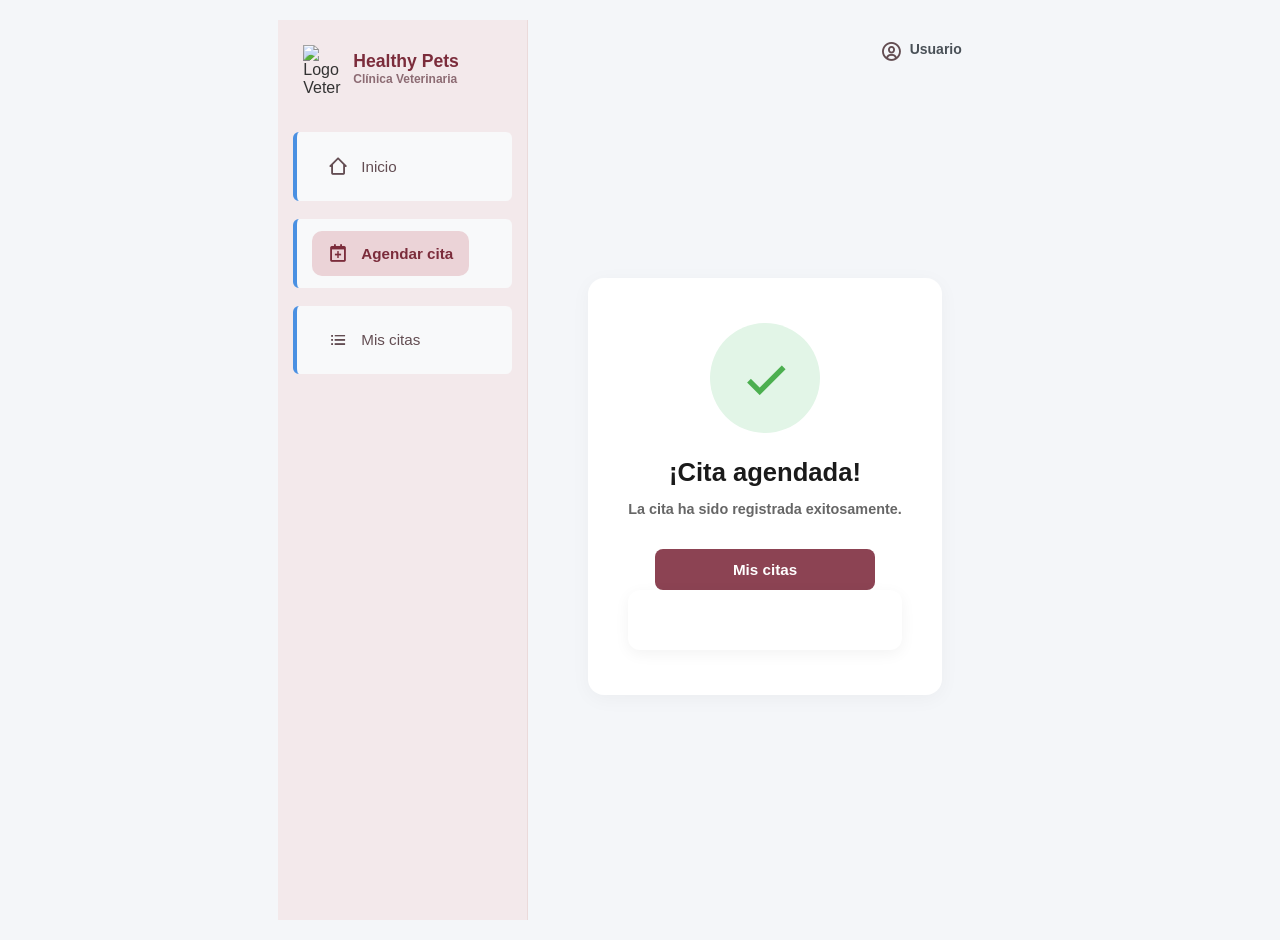
==== citaex.html @ 512b85fc "Interfaces" ====
<!DOCTYPE html>
<html lang="es">
<head>
    <meta charset="UTF-8">
    <meta name="viewport" content="width=device-width, initial-scale=1.0">
    <title>Healthy Pets - Cita Agendada</title>
    <!-- Iconos de Boxicons -->
    <link href="https://unpkg.com/boxicons@2.1.4/css/boxicons.min.css" rel="stylesheet">
    <link rel="stylesheet" href="style.css">
</head>
<body>

<div class="app-container">
    <!--barra lateral SIDEBAR -->
    <aside class="sidebar">
        <div class="logo-container">
            <img src="veterinaria.png" alt="Logo Veterinaria" class="logo-img">
            <div class="logo-text">
                <h2>Healthy Pets</h2>
                <span>Clínica Veterinaria</span>
            </div>
        </div>

        <nav class="sidebar-nav">
            <ul>
                <li>
                    <a href="index.html">
                        <i class='bx bx-home-alt-2'></i>
                        <span>Inicio</span>
                    </a>
                </li>
                <li class="active">
                    <a href="index.html">
                        <i class='bx bx-calendar-plus'></i>
                        <span>Agendar cita</span>
                    </a>
                </li>
                <li>
                    <a href="#">
                        <i class='bx bx-list-ul'></i>
                        <span>Mis citas</span>
                    </a>
                </li>
            </ul>
        </nav>
    </aside>

    <!--CONTENIDO PRINCIPAL-->
    <div class="main-content">
        <!-- BARRA SUPERIOR USUARIO -->
        <header class="top-header">
            <div class="user-profile">
                <i class='bx bx-user-circle'></i>
                <span>Usuario</span>
            </div>
        </header>

        <!-- TARJETA DE CONFIRMACIÓN DE CITA -->
        <main class="success-container">
            <div class="success-card">
                <!-- icono para checar es el verde -->
                <div class="check-circle">
                    <i class='bx bx-check'></i>
                </div>

                <h2>¡Cita agendada!</h2>
                <p class="success-message">La cita ha sido registrada exitosamente.</p>

                <!-- Botón Ir al Inicio -->
                <a href="citas.html" class="btn-success">Mis citas</a>
                <form class="formulario-grid" action="citaex.html"></form>
            </div>
        </main>
    </div>
</div>

</body>
</html>
---- style.css ----
/* reset y de layout general*/
* {
    box-sizing: border-box;
    margin: 0;
    padding: 0;
}

body {
    background-color: #f7f1f2;
    font-family: Arial, sans-serif;
}

.app-container {
    display: flex;
    min-height: 100vh;
}
/*layout general*/
* {
    box-sizing: border-box;
    margin: 0;
    padding: 0;
    font-family: 'Segoe UI', Tahoma, Geneva, Verdana, sans-serif;
}

body {
    background-color: #f7f1f2;
    color: #333;
}

.app-container {
    display: flex;
    min-height: 100vh;
}

/*barra lateral (SIDEBAR) */
.sidebar {
    width: 250px;
    background-color: #f3e9eb;
    padding: 25px 15px;
    display: flex;
    flex-direction: column;
    border-right: 1px solid #ebdada;
}

.logo-container {
    display: flex;
    align-items: center;
    gap: 12px;
    margin-bottom: 35px;
    padding-left: 10px;
}

.logo-img {
    width: 38px;
    height: auto;
}

.logo-text h2 {
    font-size: 1.1rem;
    color: #7b2c3b;
    font-weight: 700;
}

.logo-text span {
    font-size: 0.75rem;
    color: #8c6b73;
}

/* MENÚ NAVEGACIÓN */
.sidebar-nav ul {
    list-style: none;
    display: flex;
    flex-direction: column;
    gap: 8px;
}

.sidebar-nav a {
    display: flex;
    align-items: center;
    gap: 12px;
    padding: 12px 16px;
    color: #634d52;
    text-decoration: none;
    font-size: 0.95rem;
    font-weight: 500;
    border-radius: 10px;
    transition: all 0.2s ease;
}

.sidebar-nav i {
    font-size: 1.3rem;
}

.sidebar-nav a:hover {
    background-color: #ead5d8;
    color: #7b2c3b;
}

/* Estado Activo */
.sidebar-nav li.active a {
    background-color: #e8ccf21a;
    background-color: #ebd3d7;
    color: #7b2c3b;
    font-weight: 600;
}

/* ===== ÁREA PRINCIPAL ===== */
.main-content {
    flex: 1;
    display: flex;
    flex-direction: column;
    padding: 20px 40px;
}

.top-header {
    display: flex;
    justify-content: flex-end;
    padding-bottom: 10px;
}

.user-profile {
    display: flex;
    align-items: center;
    gap: 8px;
    color: #634d52;
    font-weight: 500;
    cursor: pointer;
}

.user-profile i {
    font-size: 1.4rem;
}

/* Contenedor principal del formulario en blanco */
.citas {
  background-color: #ffffff; 
  padding: 35px 40px;
  border-radius: 16px;
  width: 100%;
  max-width: 900px; /* Tamaño ideal para 2 columnas */
  box-shadow: 0 10px 40px rgba(0, 0, 0, 0.05);
  text-align: left; 
}

/* Títulos internos del formulario */
.citas h2 {
  font-size: 22px;
  color: #151515;
  margin-bottom: 4px;
}

.citas .subtitulo {
  font-size: 14px;
  color: #666;
  margin-bottom: 25px;
}

/* Grid principal de 2 columnas */
.formulario-grid {
  display: grid;
  grid-template-columns: 1fr 1fr; /* Dos columnas de igual tamaño */
  gap: 20px 30px; /* Espaciado entre filas y columnas */
}

/* Estilo individual para cada grupo label + input */
.grupo-campo {
  display: flex;
  flex-direction: column;
}

.grupo-campo label {
  display: block;
  font-weight: 600;
  color: #151515;
  font-size: 14px;
  margin-bottom: 8px;
}

/* Aplicar estilo uniforme a todos los controles */
.grupo-campo input[type="text"],
.grupo-campo input[type="date"],
.grupo-campo input[type="time"],
.grupo-campo select {
  width: 100%;
  padding: 12px 14px;
  border: 1px solid #dcdcdc;
  border-radius: 8px;
  font-size: 14px;
  box-sizing: border-box;
  outline: none;
  background-color: #fff;
  transition: border-color 0.2s;
}

.grupo-campo input:focus,
.grupo-campo select:focus {
  border-color: #9eb57d; /* color verde secundario */
}

/* Posición del botón de enviar (columna derecha, alineado al final) */
.campo-boton {
  grid-column: 2; 
  display: flex;
  justify-content: flex-end;
  align-self: flex-end;
}

.campo-boton input[type="submit"] {
  background-color: #3c7d3e; /* verde de botón actual */
  color: white;
  border: none;
  padding: 12px 30px;
  border-radius: 8px;
  font-size: 15px;
  font-weight: bold;
  cursor: pointer;
  width: 100%;
  transition: background-color 0.2s;
}

.campo-boton input[type="submit"]:hover {
  background-color: #326834;
}

/* Adaptabilidad a dispositivos móviles */
@media (max-width: 650px) {
  .formulario-grid {
    grid-template-columns: 1fr; /* Pasa a 1 columna en pantallas pequeñas */
  }
  .campo-boton {
    grid-column: 1;
  }
}

/*DEL LOGIN*/

.login-container {
  display: flex;
  align-items: center;
  justify-content: space-between;
  width: 100%;
  max-width: 900px;
  min-height: 480px;
  margin: 0 auto;
  gap: 40px;
}

/* Lado Izquierdo: Marca e Ilustración */
.login-brand {
  flex: 1;
  text-align: center;
  display: flex;
  flex-direction: column;
  align-items: center;
  justify-content: center;
}

.logo-area .logo-icon {
  font-size: 40px;
  color: #45617d; 
  margin-bottom: 8px;
}

.logo-area h1 {
  font-size: 32px;
  color: #151515;
  margin: 0;
  font-weight: 700;
}

.logo-area .subtitulo-brand {
  font-size: 16px;
  color: #555;
  margin-top: 4px;
}

.ilustracion {
  margin-top: 30px;
  display: flex;
  gap: 20px;
}

.mascota-icon {
  font-size: 50px;
  color: #45617d;
  opacity: 0.85;
}

/* Lado Derecho: Tarjeta Blanca */
.login-card {
  flex: 1;
  background-color: #ffffff;
  padding: 35px 30px;
  border-radius: 16px;
  box-shadow: 0 10px 25px rgba(0, 0, 0, 0.08);
  max-width: 400px;
  width: 100%;
}

.login-card h2 {
  font-size: 22px;
  color: #151515;
  margin-bottom: 25px;
  text-align: left;
}

/* Campos con ícono interior */
.input-icon-group {
  position: relative;
  margin-bottom: 18px;
  display: flex;
  align-items: center;
}

.input-icon-group .icon {
  position: absolute;
  left: 14px;
  color: #888;
  font-size: 16px;
}

.input-icon-group .toggle-password {
  position: absolute;
  right: 14px;
  color: #888;
  font-size: 15px;
  cursor: pointer;
}

.input-icon-group input {
  width: 100%;
  padding: 12px 40px; /* Espacio para los íconos */
  border: 1px solid #dcdcdc;
  border-radius: 8px;
  font-size: 14px;
  outline: none;
  transition: border-color 0.2s;
  box-sizing: border-box;
}

.input-icon-group input:focus {
  border-color: #45617d;
}

/* Fila de recordar usuario y contraseña olvidada */
.login-options {
  display: flex;
  justify-content: space-between;
  align-items: center;
  font-size: 12px;
  margin-bottom: 22px;
}

.checkbox-container {
  display: flex;
  align-items: center;
  gap: 6px;
  color: #333;
  cursor: pointer;
}

.forgot-link {
  color: #45617d;
  text-decoration: underline;
  font-weight: 500;
}

/* Botón principal (Iniciar sesión) */
.btn-primary {
  width: 100%;
  background-color: #3c7d3e; /* Verde de tus botones */
  color: white;
  border: none;
  padding: 12px;
  border-radius: 8px;
  font-size: 15px;
  font-weight: bold;
  cursor: pointer;
  transition: background-color 0.2s;
}

.btn-primary:hover {
  background-color: #326834;
}

/* Línea divisoria */
.divider {
  height: 1px;
  background-color: #e2e2e2;
  margin: 20px 0 15px 0;
}

/* Texto y Botón de Registro */
.signup-text {
  text-align: center;
  font-size: 13px;
  color: #555;
  margin-bottom: 12px;
}

.btn-secondary {
  display: block;
  text-align: center;
  width: 100%;
  border: 1px solid #3c7d3e;
  color: #3c7d3e;
  background-color: transparent;
  padding: 10px;
  border-radius: 8px;
  font-size: 14px;
  font-weight: bold;
  text-decoration: none;
  box-sizing: border-box;
  transition: all 0.2s;
}

.btn-secondary:hover {
  background-color: rgba(60, 125, 62, 0.08);
}

/* Adaptación responsive para pantallas pequeñas */
@media (max-width: 768px) {
  .login-container {
    flex-direction: column;
  }
}
/* ===== PANTALLA DE REGISTRO / AUTENTICACIÓN ===== */
.auth-body {
    background-color: #f7f1f2;
    min-height: 100vh;
    display: flex;
    align-items: center;
    justify-content: center;
    margin: 0;
}

.auth-wrapper {
    display: flex;
    width: 100%;
    max-width: 1100px;
    min-height: 580px;
    background-color: #f8f2f3;
    border-radius: 16px;
    box-shadow: 0 10px 30px rgba(0, 0, 0, 0.05);
    overflow: hidden;
    margin: 20px;
}

/* Panel Izquierdo */
.auth-sidebar {
    width: 32%;
    background-color: #f2e6e8;
    padding: 40px 30px;
    display: flex;
    flex-direction: column;
}

/* Panel Derecho */
.auth-main {
    width: 68%;
    background-color: #f8f2f3;
    padding: 30px 40px 40px 40px;
    display: flex;
    flex-direction: column;
    position: relative;
    justify-content: center;
    align-items: center;
}

/* Icono decorativo de huella superior derecha */
.top-icon {
    position: absolute;
    top: 25px;
    right: 35px;
    font-size: 2.2rem;
    color: #8c5b65;
    opacity: 0.7;
}

/* Tarjeta contenedora del formulario */
.auth-card {
    background: #ffffff;
    padding: 35px 40px;
    border-radius: 12px;
    width: 100%;
    max-width: 440px;
    box-shadow: 0 4px 15px rgba(0, 0, 0, 0.03);
}

.auth-card h2 {
    font-size: 1.6rem;
    color: #1a1a1a;
    font-weight: 700;
    margin-bottom: 6px;
}

.auth-subtitle {
    font-size: 0.85rem;
    color: #777777;
    margin-bottom: 25px;
}

/* Inputs con Icono Interior */
.auth-form {
    display: flex;
    flex-direction: column;
    gap: 16px;
}

.input-icon-group {
    position: relative;
    display: flex;
    align-items: center;
}

.input-icon-group .icon {
    position: absolute;
    left: 14px;
    font-size: 1.2rem;
    color: #8c5b65;
}

.input-icon-group input {
    width: 100%;
    padding: 12px 40px;
    border: 1px solid #e2d3d5;
    border-radius: 8px;
    font-size: 0.9rem;
    color: #333;
    background-color: #ffffff;
    outline: none;
    transition: border-color 0.2s ease;
}

.input-icon-group input::placeholder {
    color: #a09093;
}

.input-icon-group input:focus {
    border-color: #8c5b65;
}

.input-icon-group .toggle-password {
    position: absolute;
    right: 14px;
    font-size: 1.1rem;
    color: #a09093;
    cursor: pointer;
}

/* Botón de Registro */
.btn-register {
    width: 100%;
    padding: 12px;
    background-color: #8c4353; /* Tono vinotinto/marrón rosado de la imagen */
    color: #ffffff;
    border: none;
    border-radius: 8px;
    font-size: 0.95rem;
    font-weight: 600;
    cursor: pointer;
    margin-top: 8px;
    transition: background-color 0.2s ease;
}

.btn-register:hover {
    background-color: #753443;
}

/* Footer / Link a Login */
.auth-footer {
    text-align: center;
    margin-top: 20px;
    font-size: 0.85rem;
    color: #555555;
}

.auth-footer a {
    color: #8c4353;
    font-weight: 600;
    text-decoration: underline;
}
/* ===== PANTALLA DE CITA AGENDADA / ÉXITO ===== */
.success-container {
    display: flex;
    justify-content: center;
    align-items: center;
    flex: 1;
    padding: 20px;
}

.success-card {
    background-color: #ffffff;
    border-radius: 16px;
    padding: 45px 40px;
    width: 100%;
    max-width: 420px;
    text-align: center;
    box-shadow: 0 4px 20px rgba(0, 0, 0, 0.04);
    display: flex;
    flex-direction: column;
    align-items: center;
}

/* Círculo verde con el icono check */
.check-circle {
    width: 110px;
    height: 110px;
    background-color: #e2f5e7; /* Fondo verde claro */
    border-radius: 50%;
    display: flex;
    align-items: center;
    justify-content: center;
    margin-bottom: 25px;
}

.check-circle i {
    font-size: 4rem;
    color: #4CAF50; /* Verde brillante del check */
}

.success-card h2 {
    font-size: 1.6rem;
    color: #1a1a1a;
    font-weight: 700;
    margin-bottom: 12px;
}

.success-message {
    font-size: 0.9rem;
    color: #666666;
    margin-bottom: 30px;
    line-height: 1.4;
}

/* Botón "Ir al inicio" */
.btn-success {
    display: inline-block;
    width: 100%;
    max-width: 220px;
    padding: 12px 20px;
    background-color: #8c4353; /* Tono vinotinto/marrón rosado coincidente con el sistema */
    color: #ffffff;
    text-decoration: none;
    border-radius: 8px;
    font-size: 0.95rem;
    font-weight: 600;
    transition: background-color 0.2s ease;
}

.btn-success:hover {
    background-color: #753443;
}

/* Estilos generales de la página */
body {
    font-family: 'Segoe UI', Tahoma, Geneva, Verdana, sans-serif;
    background-color: #f4f6f9;
    color: #333333;
    margin: 0;
    padding: 20px;
    display: flex;
    justify-content: center;
    align-items: flex-start;
    min-height: 100vh;
}

/* Contenedor principal o formulario estilizado como tarjeta */
form, .container {
    background: #ffffff;
    padding: 30px;
    border-radius: 12px;
    box-shadow: 0 4px 15px rgba(0, 0, 0, 0.05);
    width: 100%;
    max-width: 450px;
    box-sizing: border-box;
}

/* Estilo para los títulos o textos de guía */
p, label, div > span {
    font-weight: 600;
    font-size: 14px;
    color: #495057;
    margin-bottom: 5px;
    display: block;
}

/* Estilo para los campos de entrada de texto */
input[type="text"] {
    width: 100%;
    padding: 10px 12px;
    margin-bottom: 20px;
    border: 1px solid #ced4da;
    border-radius: 6px;
    box-sizing: border-box;
    font-size: 14px;
    transition: border-color 0.2s, box-shadow 0.2s;
}

input[type="text"]:focus {
    border-color: #4a90e2;
    box-shadow: 0 0 0 3px rgba(74, 144, 226, 0.15);
    outline: none;
}

/* Botón principal para agregar cita */
button, input[type="submit"] {
    background-color: #4a90e2;
    color: white;
    border: none;
    padding: 10px 20px;
    border-radius: 6px;
    cursor: pointer;
    font-size: 15px;
    font-weight: 600;
    width: 100%;
    transition: background-color 0.2s;
    margin-bottom: 20px;
}

button:hover {
    background-color: #357abd;
}

/* Estilo para los elementos de la lista de citas */
ul {
    list-style: none;
    padding: 0;
    margin: 0;
}

li {
    background: #f8f9fa;
    padding: 12px 15px;
    margin-bottom: 10px;
    border-radius: 6px;
    border-left: 4px solid #4a90e2;
    display: flex;
    justify-content: space-between;
    align-items: center;
    font-size: 14px;
}

/* Botón de eliminar dentro de la lista */
li button {
    background-color: #e74c3c !important;
    width: auto !important;
    padding: 6px 12px !important;
    font-size: 12px !important;
    margin-bottom: 0 !important;
}

li button:hover {
    background-color: #c0392b !important;
}
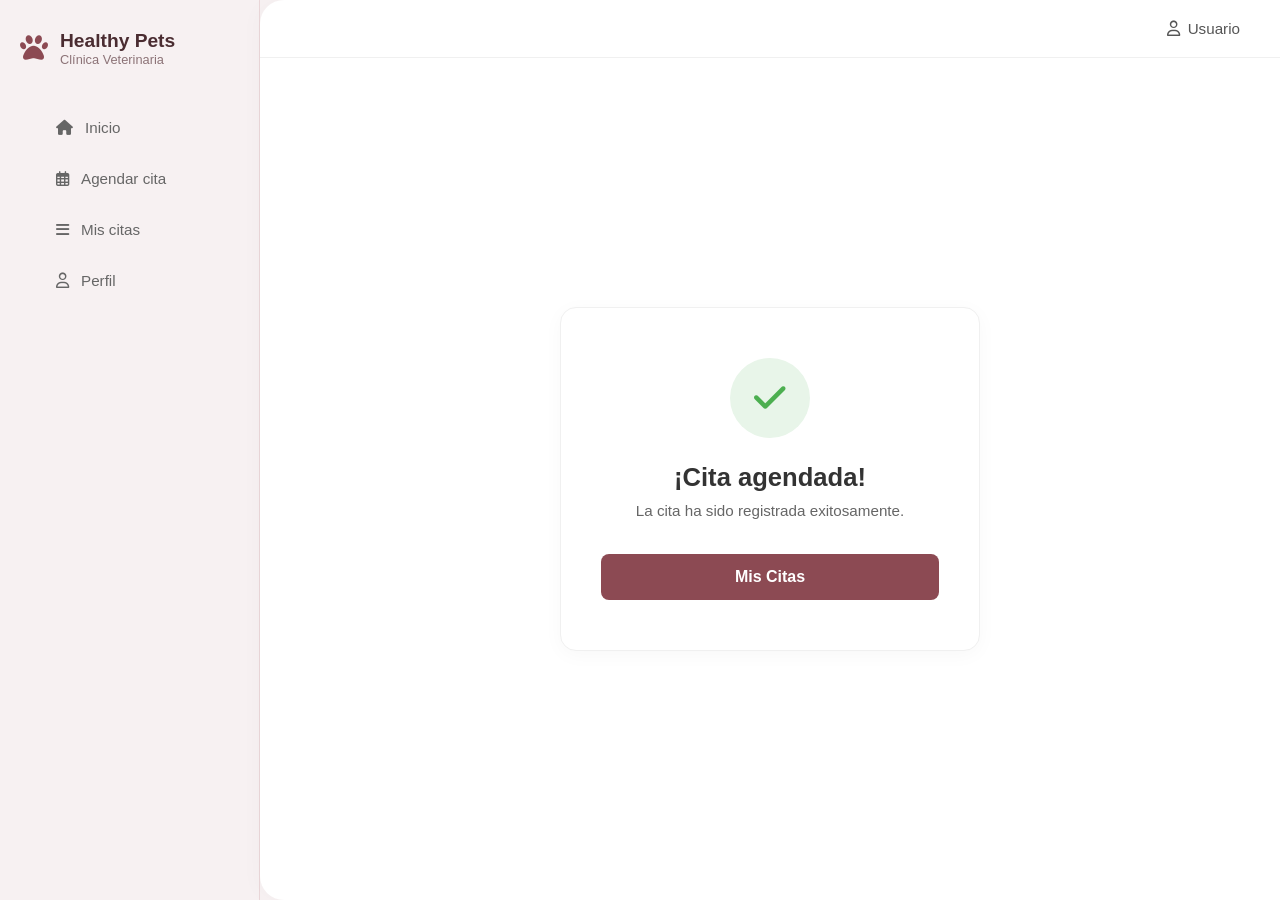
==== commit 53894582: "Mejoras y organizacion de cada style con su respectivo archivo html y creacion de otra vista llamada" ====
--- a/citaex.html
+++ b/citaex.html
@@ -4,74 +4,67 @@
     <meta charset="UTF-8">
     <meta name="viewport" content="width=device-width, initial-scale=1.0">
     <title>Healthy Pets - Cita Agendada</title>
-    <!-- Iconos de Boxicons -->
-    <link href="https://unpkg.com/boxicons@2.1.4/css/boxicons.min.css" rel="stylesheet">
-    <link rel="stylesheet" href="style.css">
+    <!-- Hojas de estilo -->
+    <link rel="stylesheet" href="css/global.css">
+    <link rel="stylesheet" href="css/citaex.css">
+    <!-- Iconos -->
+    <link rel="stylesheet" href="https://cdnjs.cloudflare.com/ajax/libs/font-awesome/6.4.0/css/all.min.css">
 </head>
 <body>
 
 <div class="app-container">
-    <!--barra lateral SIDEBAR -->
+    <!-- Barra Lateral (Sidebar) -->
     <aside class="sidebar">
-        <div class="logo-container">
-            <img src="veterinaria.png" alt="Logo Veterinaria" class="logo-img">
-            <div class="logo-text">
+        <div class="sidebar-logo">
+            <div class="paw-icon-top"><i class="fa-solid fa-paw"></i></div>
+            <div>
                 <h2>Healthy Pets</h2>
                 <span>Clínica Veterinaria</span>
             </div>
         </div>
 
         <nav class="sidebar-nav">
-            <ul>
-                <li>
-                    <a href="index.html">
-                        <i class='bx bx-home-alt-2'></i>
-                        <span>Inicio</span>
-                    </a>
-                </li>
-                <li class="active">
-                    <a href="index.html">
-                        <i class='bx bx-calendar-plus'></i>
-                        <span>Agendar cita</span>
-                    </a>
-                </li>
-                <li>
-                    <a href="#">
-                        <i class='bx bx-list-ul'></i>
-                        <span>Mis citas</span>
-                    </a>
-                </li>
-            </ul>
+            <a href="login.html" class="nav-item">
+                <i class='fa-solid fa-house'></i> <span>Inicio</span>
+            </a>
+            <a href="index.html" class="nav-item">
+                <i class='fa-regular fa-calendar-days'></i> <span>Agendar cita</span>
+            </a>
+            <a href="citas.html" class="nav-item">
+                <i class='fa-solid fa-bars'></i> <span>Mis citas</span>
+            </a>
+            <a href="perfil.html" class="nav-item">
+                <i class='fa-regular fa-user'></i> <span>Perfil</span>
+            </a>
         </nav>
     </aside>
 
-    <!--CONTENIDO PRINCIPAL-->
-    <div class="main-content">
-        <!-- BARRA SUPERIOR USUARIO -->
+    <!-- Contenido Principal -->
+    <main class="main-content">
+        <!-- Barra Superior -->
         <header class="top-header">
             <div class="user-profile">
-                <i class='bx bx-user-circle'></i>
-                <span>Usuario</span>
+                <i class='fa-regular fa-user'></i> Usuario
             </div>
         </header>
 
-        <!-- TARJETA DE CONFIRMACIÓN DE CITA -->
-        <main class="success-container">
+        <!-- Tarjeta de Confirmación de Cita -->
+        <div class="success-container">
             <div class="success-card">
-                <!-- icono para checar es el verde -->
+                
+                <!-- Círculo de Verificación con icono -->
                 <div class="check-circle">
-                    <i class='bx bx-check'></i>
+                    <i class="fa-solid fa-check"></i>
                 </div>
 
                 <h2>¡Cita agendada!</h2>
                 <p class="success-message">La cita ha sido registrada exitosamente.</p>
 
                 <!-- Botón Ir al Inicio -->
-                <a href="citas.html" class="btn-success">Mis citas</a>
-                <form class="formulario-grid" action="citaex.html"></form>
+                <a href="citas.html" class="btn-success">Mis Citas</a>
             </div>
-        </main>
-    </div>
+        </div>
+    </main>
 </div>
 
 </body>
--- a/css/global.css
+++ b/css/global.css
@@ -0,0 +1,109 @@
+/* --- Reseteo y Base --- */
+* {
+  box-sizing: border-box;
+  margin: 0;
+  padding: 0;
+  font-family: 'Segoe UI', Tahoma, Geneva, Verdana, sans-serif;
+}
+
+body {
+  background-color: #f7f1f2;
+  color: #333;
+}
+
+/* Contenedor principal de la aplicación tipo Dashboard */
+.app-container {
+  display: flex;
+  min-height: 100vh;
+}
+
+/* --- Barra Lateral (Sidebar) --- */
+.sidebar {
+  width: 260px;
+  background-color: #f3e9eb;
+  display: flex;
+  flex-direction: column;
+  padding: 24px 20px;
+  border-right: 1px solid #e8dedf;
+  flex-shrink: 0;
+}
+
+.sidebar-logo {
+  display: flex;
+  align-items: center;
+  gap: 12px;
+  margin-bottom: 40px;
+}
+
+.sidebar-logo img {
+  width: 45px;
+  height: 45px;
+  object-fit: contain;
+  border-radius: 8px;
+}
+
+.sidebar-logo h1 {
+  font-size: 1.2rem;
+  font-weight: 700;
+  color: #4a2c31;
+}
+
+.sidebar-logo span {
+  display: block;
+  font-size: 0.75rem;
+  color: #8c7377;
+}
+
+/* Menú de navegación */
+.sidebar-nav {
+  display: flex;
+  flex-direction: column;
+  gap: 8px;
+}
+
+.nav-item {
+  display: flex;
+  align-items: center;
+  gap: 14px;
+  padding: 12px 16px;
+  text-decoration: none;
+  color: #5a4448;
+  font-size: 0.95rem;
+  font-weight: 500;
+  border-radius: 8px;
+  transition: background-color 0.2s, color 0.2s;
+}
+
+.nav-item:hover {
+  background-color: #e5d5d8;
+  color: #4a2c31;
+}
+
+.nav-item.active {
+  background-color: #e8d4d7;
+  color: #5c2d34;
+  font-weight: 600;
+}
+
+.sidebar-nav {
+  display: flex;
+  flex-direction: column;
+  gap: 10px;
+  padding: 0 20px;
+}
+
+.sidebar-nav .nav-item {
+  display: flex;
+  align-items: center;
+  gap: 12px;
+  padding: 10px 15px;
+  color: #4a2c31;
+  text-decoration: none;
+  font-weight: 500;
+  border-radius: 8px;
+}
+
+.sidebar-nav .nav-item:hover,
+.sidebar-nav .nav-item.active {
+  background-color: rgba(140, 74, 83, 0.1);
+}
--- a/css/citaex.css
+++ b/css/citaex.css
@@ -0,0 +1,166 @@
+/* --- Estructura General --- */
+body {
+  margin: 0;
+  padding: 0;
+  font-family: 'Segoe UI', Tahoma, Geneva, Verdana, sans-serif;
+  background-color: #f7f1f2;
+}
+
+.app-container {
+  display: flex;
+  height: 100vh;
+  overflow: hidden;
+}
+
+/* --- Barra Lateral (Sidebar) Coherente --- */
+.sidebar {
+  width: 260px;
+  background-color: #f7f1f2;
+  border-right: 1px solid #ead7d9;
+  display: flex;
+  flex-direction: column;
+  padding: 30px 20px;
+  box-sizing: border-box;
+}
+
+.sidebar-logo {
+  display: flex;
+  align-items: center;
+  gap: 12px;
+  margin-bottom: 40px;
+}
+
+.paw-icon-top {
+  font-size: 28px;
+  color: #8c4a53;
+}
+
+.sidebar-logo h2 {
+  font-size: 1.2rem;
+  color: #4a2c31;
+  margin: 0;
+}
+
+.sidebar-logo span {
+  font-size: 0.8rem;
+  color: #8c7377;
+}
+
+.sidebar-nav {
+  display: flex;
+  flex-direction: column;
+  gap: 10px;
+}
+
+.sidebar-nav .nav-item {
+  display: flex;
+  align-items: center;
+  gap: 12px;
+  padding: 12px 16px;
+  text-decoration: none;
+  color: #666;
+  font-weight: 500;
+  border-radius: 8px;
+  transition: all 0.2s;
+}
+
+.sidebar-nav .nav-item:hover {
+  background-color: #ecdfe1;
+  color: #8c4a53;
+}
+
+/* --- Contenido Principal --- */
+.main-content {
+  flex: 1;
+  display: flex;
+  flex-direction: column;
+  background-color: #ffffff;
+  overflow-y: auto;
+  border-top-left-radius: 24px;
+  border-bottom-left-radius: 24px;
+  box-shadow: -5px 0 20px rgba(0,0,0,0.02);
+}
+
+.top-header {
+  padding: 20px 40px;
+  display: flex;
+  justify-content: flex-end;
+  align-items: center;
+  border-bottom: 1px solid #f0f0f0;
+}
+
+.user-profile {
+  display: flex;
+  align-items: center;
+  gap: 8px;
+  color: #555;
+  font-weight: 500;
+  font-size: 0.95rem;
+}
+
+/* --- Contenedor de la Tarjeta de Éxito --- */
+.success-container {
+  display: flex;
+  justify-content: center;
+  align-items: center;
+  flex: 1;
+  padding: 40px;
+}
+
+.success-card {
+  background: #ffffff;
+  padding: 50px 40px;
+  border-radius: 16px;
+  text-align: center;
+  box-shadow: 0 4px 20px rgba(0,0,0,0.03);
+  border: 1px solid #f0f0f0;
+  max-width: 420px;
+  width: 100%;
+}
+
+/* --- Círculo Verde de Verificación --- */
+.check-circle {
+  width: 80px;
+  height: 80px;
+  background-color: #e8f5e9;
+  color: #4caf50;
+  border-radius: 50%;
+  display: flex;
+  align-items: center;
+  justify-content: center;
+  font-size: 36px;
+  margin: 0 auto 25px auto;
+}
+
+.success-card h2 {
+  color: #333;
+  margin-bottom: 10px;
+  font-size: 1.6rem;
+}
+
+.success-message {
+  color: #666;
+  margin-bottom: 35px;
+  font-size: 0.95rem;
+}
+
+/* --- Botón de Acción Estilizado --- */
+.btn-success {
+  display: inline-block;
+  width: 100%;
+  padding: 14px;
+  background-color: #8c4a53;
+  color: white;
+  border: none;
+  border-radius: 8px;
+  font-weight: 600;
+  text-align: center;
+  text-decoration: none;
+  font-size: 1rem;
+  box-sizing: border-box;
+  transition: background 0.2s;
+}
+
+.btn-success:hover {
+  background-color: #723b43;
+}
